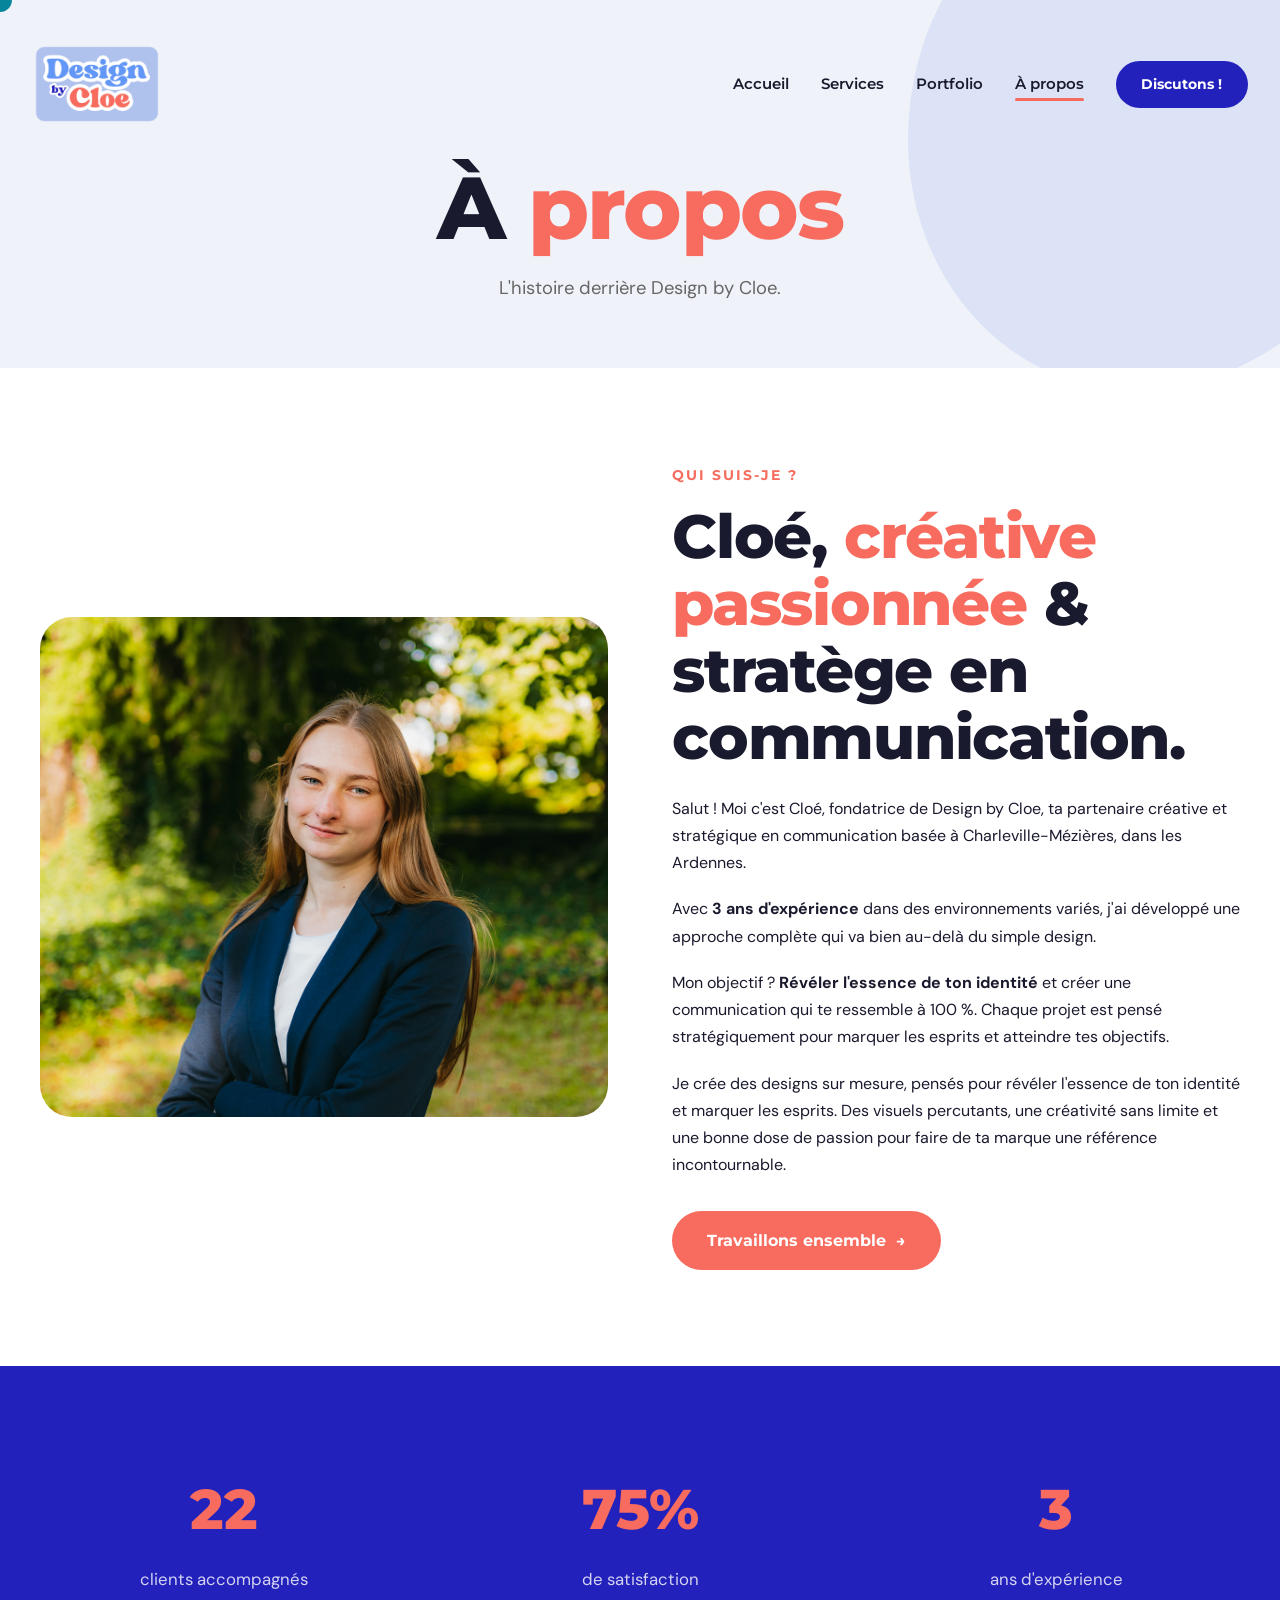
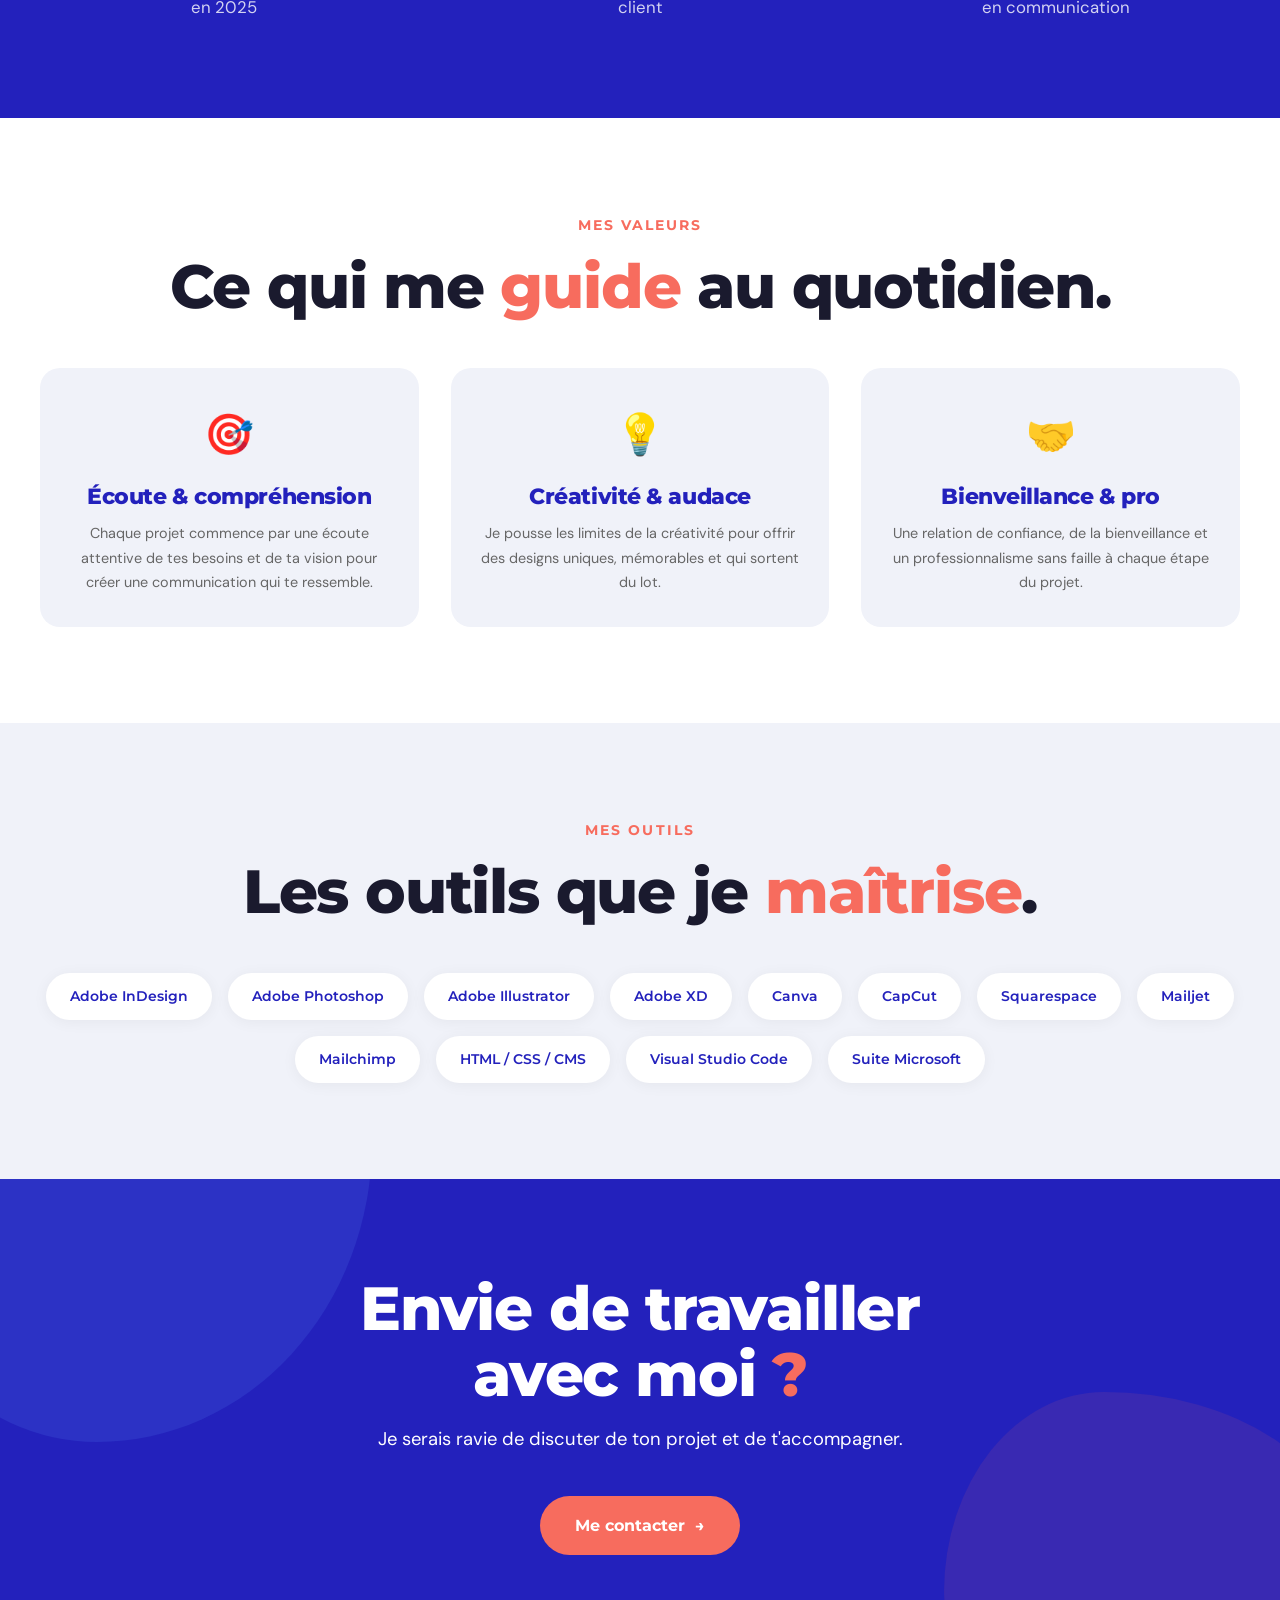
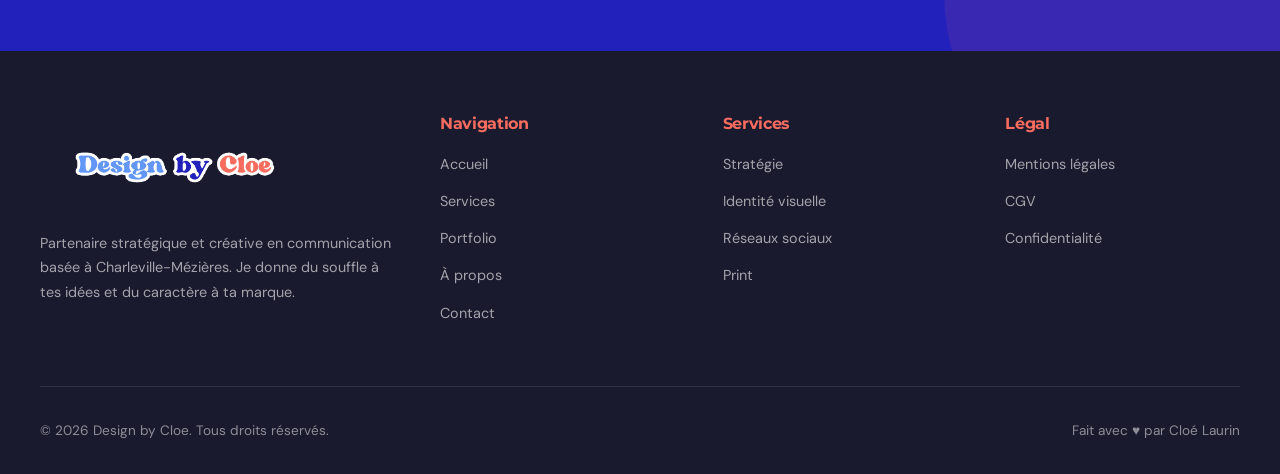
==== a-propos.html @ f13f8998 "Add files via upload" ====
<!DOCTYPE html>
<html lang="fr">
<head>
  <meta charset="UTF-8">
  <meta name="viewport" content="width=device-width, initial-scale=1.0">
  <title>À propos — Design by Cloe | Qui suis-je ?</title>
  <meta name="description" content="Découvrez l'histoire de Cloé, fondatrice de Design by Cloe — graphiste freelance stratégique basée à Charleville-Mézières">
  <link rel="canonical" href="https://designbycloe.fr/a-propos">
  <link rel="stylesheet" href="style.css">
</head>
<body>

  <div class="loader">
    <div class="loader-text"><img src="logo horizontal.png" alt="Design by Cloé" style="height:150px;width:auto;"></div>
    <div class="loader-bar"><div class="loader-bar-fill"></div></div>
  </div>
  <div class="cursor-blob"></div>

  <nav class="nav">
    <div class="nav-inner">
             <a href="index.html" class="nav-logo">
  <img src="logo principal 2.png" alt="Design by Cloe" style="height:130px;width:auto;">
</a>
       <div class="nav-links">
      
        <a href="index.html">Accueil</a>
        <a href="services.html">Services</a>
        <a href="portfolio.html">Portfolio</a>
        <a href="a-propos.html" class="active">À propos</a>
        <a href="contact.html" class="nav-cta">Discutons !</a>
        
      </div>
      <button class="nav-burger" aria-label="Menu"><span></span><span></span><span></span></button>
  </div>
  </nav>
  <div class="mobile-menu">
    <a href="index.html">Accueil</a>
    <a href="services.html">Services</a>
    <a href="portfolio.html">Portfolio</a>
    <a href="a-propos.html">À propos</a>
    <a href="contact.html">Contact</a>
  </div>

  <header class="page-header">
    <h1 class="reveal">À <span class="text-coral">propos</span></h1>
    <p class="reveal reveal-delay-1">L'histoire derrière Design by Cloe.</p>
  </header>

  <!-- ABOUT MAIN -->
  <section class="section">
    <div class="section-inner">
      <div class="about-hero reveal">
        <div class="about-img">
          <img src="Cloe Laurin.jpg" alt="Cloé, fondatrice de Design by Cloé" width="600" height="500" loading="lazy">
        </div>
        <div>
          <span class="section-label">Qui suis-je ?</span>
          <h2 style="margin-bottom:1.5rem;">Cloé, <span class="text-coral">créative passionnée</span> & stratège en communication.</h2>
          <p style="margin-bottom:1.2rem;">Salut ! Moi c'est Cloé, fondatrice de Design by Cloe, ta partenaire créative et stratégique en communication basée à Charleville-Mézières, dans les Ardennes.</p>
          <p style="margin-bottom:1.2rem;">Avec <strong>3 ans d'expérience</strong> dans des environnements variés, j'ai développé une approche complète qui va bien au-delà du simple design.</p>
          <p style="margin-bottom:1.2rem;">Mon objectif ? <strong>Révéler l'essence de ton identité</strong> et créer une communication qui te ressemble à 100&nbsp;%. Chaque projet est pensé stratégiquement pour marquer les esprits et atteindre tes objectifs.</p>
          <p style="margin-bottom:2rem;">Je crée des designs sur mesure, pensés pour révéler l'essence de ton identité et marquer les esprits. Des visuels percutants, une créativité sans limite et une bonne dose de passion pour faire de ta marque une référence incontournable.</p>
          <a href="contact.html" class="btn btn-primary">Travaillons ensemble <span class="arrow">→</span></a>
        </div>
      </div>
    </div>
  </section>

  <!-- STATS -->
  <section class="section" style="background:var(--blue-dark);color:var(--white);text-align:center;">
    <div class="section-inner">
      <div style="display:grid;grid-template-columns:repeat(3,1fr);gap:3rem;">
        <div class="reveal">
          <div style="font-family:var(--font-display);font-weight:800;font-size:3.5rem;color:var(--coral);margin-bottom:0.5rem;" data-count="22">0</div>
          <p style="opacity:0.8;font-size:1.05rem;">clients accompagnés<br>en 2025</p>
        </div>
        <div class="reveal reveal-delay-1">
          <div style="font-family:var(--font-display);font-weight:800;font-size:3.5rem;color:var(--coral);margin-bottom:0.5rem;" data-count="100" data-suffix="%">0</div>
          <p style="opacity:0.8;font-size:1.05rem;">de satisfaction<br>client</p>
        </div>
        <div class="reveal reveal-delay-2">
          <div style="font-family:var(--font-display);font-weight:800;font-size:3.5rem;color:var(--coral);margin-bottom:0.5rem;" data-count="3">0</div>
          <p style="opacity:0.8;font-size:1.05rem;">ans d'expérience<br>en communication</p>
        </div>
      </div>
    </div>
  </section>

  <!-- VALUES -->
  <section class="section">
    <div class="section-inner">
      <div class="reveal" style="text-align:center;margin-bottom:3rem;">
        <span class="section-label" style="justify-content:center;">Mes valeurs</span>
        <h2 class="section-title">Ce qui me <span class="text-coral">guide</span> au quotidien.</h2>
      </div>
      <div class="about-values">
        <div class="value-card reveal">
          <div class="value-emoji">🎯</div>
          <h4 style="margin-bottom:0.8rem;color:var(--blue-dark);">Écoute & compréhension</h4>
          <p style="font-size:0.9rem;color:#666;">Chaque projet commence par une écoute attentive de tes besoins et de ta vision pour créer une communication qui te ressemble.</p>
        </div>
        <div class="value-card reveal reveal-delay-1">
          <div class="value-emoji">💡</div>
          <h4 style="margin-bottom:0.8rem;color:var(--blue-dark);">Créativité & audace</h4>
          <p style="font-size:0.9rem;color:#666;">Je pousse les limites de la créativité pour offrir des designs uniques, mémorables et qui sortent du lot.</p>
        </div>
        <div class="value-card reveal reveal-delay-2">
          <div class="value-emoji">🤝</div>
          <h4 style="margin-bottom:0.8rem;color:var(--blue-dark);">Bienveillance & pro</h4>
          <p style="font-size:0.9rem;color:#666;">Une relation de confiance, de la bienveillance et un professionnalisme sans faille à chaque étape du projet.</p>
        </div>
      </div>
    </div>
  </section>

  <!-- EXPERTISE -->
  <section class="section" style="background:var(--blue-pale);">
    <div class="section-inner">
      <div class="reveal" style="text-align:center;margin-bottom:3rem;">
        <span class="section-label" style="justify-content:center;">Mes outils</span>
        <h2 class="section-title">Les outils que je <span class="text-coral">maîtrise</span>.</h2>
      </div>
      <div style="display:flex;flex-wrap:wrap;gap:1rem;justify-content:center;" class="reveal">
  <span style="background:var(--white);padding:0.7rem 1.5rem;border-radius:var(--radius-xl);font-family:var(--font-display);font-weight:600;font-size:0.9rem;color:var(--blue-dark);box-shadow:0 2px 15px rgba(0,0,0,0.05);">Adobe InDesign</span>
  <span style="background:var(--white);padding:0.7rem 1.5rem;border-radius:var(--radius-xl);font-family:var(--font-display);font-weight:600;font-size:0.9rem;color:var(--blue-dark);box-shadow:0 2px 15px rgba(0,0,0,0.05);">Adobe Photoshop</span>
  <span style="background:var(--white);padding:0.7rem 1.5rem;border-radius:var(--radius-xl);font-family:var(--font-display);font-weight:600;font-size:0.9rem;color:var(--blue-dark);box-shadow:0 2px 15px rgba(0,0,0,0.05);">Adobe Illustrator</span>
  <span style="background:var(--white);padding:0.7rem 1.5rem;border-radius:var(--radius-xl);font-family:var(--font-display);font-weight:600;font-size:0.9rem;color:var(--blue-dark);box-shadow:0 2px 15px rgba(0,0,0,0.05);">Adobe XD</span>
  <span style="background:var(--white);padding:0.7rem 1.5rem;border-radius:var(--radius-xl);font-family:var(--font-display);font-weight:600;font-size:0.9rem;color:var(--blue-dark);box-shadow:0 2px 15px rgba(0,0,0,0.05);">Canva</span>
  <span style="background:var(--white);padding:0.7rem 1.5rem;border-radius:var(--radius-xl);font-family:var(--font-display);font-weight:600;font-size:0.9rem;color:var(--blue-dark);box-shadow:0 2px 15px rgba(0,0,0,0.05);">CapCut</span>
  <span style="background:var(--white);padding:0.7rem 1.5rem;border-radius:var(--radius-xl);font-family:var(--font-display);font-weight:600;font-size:0.9rem;color:var(--blue-dark);box-shadow:0 2px 15px rgba(0,0,0,0.05);">Squarespace</span>
  <span style="background:var(--white);padding:0.7rem 1.5rem;border-radius:var(--radius-xl);font-family:var(--font-display);font-weight:600;font-size:0.9rem;color:var(--blue-dark);box-shadow:0 2px 15px rgba(0,0,0,0.05);">Mailjet</span>
  <span style="background:var(--white);padding:0.7rem 1.5rem;border-radius:var(--radius-xl);font-family:var(--font-display);font-weight:600;font-size:0.9rem;color:var(--blue-dark);box-shadow:0 2px 15px rgba(0,0,0,0.05);">Mailchimp</span>
  <span style="background:var(--white);padding:0.7rem 1.5rem;border-radius:var(--radius-xl);font-family:var(--font-display);font-weight:600;font-size:0.9rem;color:var(--blue-dark);box-shadow:0 2px 15px rgba(0,0,0,0.05);">HTML / CSS / CMS</span>
  <span style="background:var(--white);padding:0.7rem 1.5rem;border-radius:var(--radius-xl);font-family:var(--font-display);font-weight:600;font-size:0.9rem;color:var(--blue-dark);box-shadow:0 2px 15px rgba(0,0,0,0.05);">Visual Studio Code</span>
  <span style="background:var(--white);padding:0.7rem 1.5rem;border-radius:var(--radius-xl);font-family:var(--font-display);font-weight:600;font-size:0.9rem;color:var(--blue-dark);box-shadow:0 2px 15px rgba(0,0,0,0.05);">Suite Microsoft</span>
</div>
    </div>
  </section>

  <!-- CTA -->
  <section class="cta-section">
    <h2 class="reveal">Envie de travailler<br>avec moi<span class="text-coral"> ?</span></h2>
    <p class="reveal reveal-delay-1">Je serais ravie de discuter de ton projet et de t'accompagner.</p>
    <a href="contact.html" class="btn btn-primary reveal reveal-delay-2">Me contacter <span class="arrow">→</span></a>
  </section>

  <footer class="footer">
    <div class="footer-inner">
      <div class="footer-top">
        <div>
           <div class="footer-brand">
  <img src="logo horizontal.png" alt="Design by Cloé" style="height:100px;width:auto;">
</div>
          <p class="footer-desc">Partenaire stratégique et créative en communication basée à Charleville-Mézières. Je donne du souffle à tes idées et du caractère à ta marque.</p>
        </div>
        <div class="footer-col">
          <h4>Navigation</h4>
          <a href="index.html">Accueil</a><a href="services.html">Services</a><a href="portfolio.html">Portfolio</a><a href="a-propos.html">À propos</a><a href="contact.html">Contact</a>
        </div>
        <div class="footer-col">
          <h4>Services</h4>
          <a href="services.html">Stratégie</a><a href="services.html">Identité visuelle</a><a href="services.html">Réseaux sociaux</a><a href="services.html">Print</a>
        </div>
        <div class="footer-col">
          <h4>Légal</h4>
          <a href="mentions-legales.html">Mentions légales</a><a href="cgv.html">CGV</a><a href="confidentialite.html">Confidentialité</a>
        </div>
      </div>
      <div class="footer-bottom">
        <span>© 2026 Design by Cloe. Tous droits réservés.</span>
        <span>Fait avec ♥ par Cloé Laurin</span>
      </div>
    </div>
  </footer>

  <script src="script.js"></script>
</body>
</html>
---- style.css ----
/* ============================================
   DESIGN BY CLOÉ — Global Stylesheet
   Colors: #afc1ed #6296f7 #f0f2f9 #f76c5e #2321bc
   ============================================ */

@import url('https://fonts.googleapis.com/css2?family=Montserrat:ital,wght@0,300;0,400;0,500;0,600;0,700;0,800;0,900;1,400&family=DM+Sans:ital,opsz,wght@0,9..40,300;0,9..40,400;0,9..40,500;1,9..40,400&display=swap');

:root {
  --blue-light: #afc1ed;
  --blue-mid: #6296f7;
  --blue-pale: #f0f2f9;
  --coral: #f76c5e;
  --blue-dark: #2321bc;
  --white: #ffffff;
  --black: #1a1a2e;

  --font-display: 'Montserrat', sans-serif;
  --font-body: 'DM Sans', sans-serif;

  --space-xs: 0.5rem;
  --space-sm: 1rem;
  --space-md: 2rem;
  --space-lg: 4rem;
  --space-xl: 6rem;
  --space-2xl: 10rem;

  --radius-sm: 12px;
  --radius-md: 20px;
  --radius-lg: 32px;
  --radius-xl: 50px;
  --radius-blob: 40% 60% 55% 45% / 50% 40% 60% 50%;
}

/* RESET */
*, *::before, *::after { box-sizing: border-box; margin: 0; padding: 0; }
html { scroll-behavior: smooth; font-size: 16px; }
body {
  font-family: var(--font-body);
  color: var(--black);
  background: var(--white);
  overflow-x: hidden;
  line-height: 1.7;
}
img { max-width: 100%; display: block; }
a { text-decoration: none; color: inherit; }
ul, ol { list-style: none; }

/* SELECTION */
::selection {
  background: var(--coral);
  color: var(--white);
}

/* ============================================
   CURSOR BLOB (fun graphic element)
   ============================================ */
.cursor-blob {
  position: fixed;
  width: 24px;
  height: 24px;
  background: var(--coral);
  border-radius: 50%;
  pointer-events: none;
  z-index: 10000;
  mix-blend-mode: difference;
  transition: transform 0.15s ease, width 0.3s, height 0.3s;
  transform: translate(-50%, -50%);
  display: none;
}
@media (pointer: fine) {
  .cursor-blob { display: block; }
}
.cursor-blob.hovering {
  width: 60px;
  height: 60px;
}

/* ============================================
   TYPOGRAPHY
   ============================================ */
h1, h2, h3, h4 {
  font-family: var(--font-display);
  font-weight: 800;
  line-height: 1.1;
  letter-spacing: -0.02em;
}
h1 { font-size: clamp(2.8rem, 7vw, 5.5rem); }
h2 { font-size: clamp(2rem, 5vw, 3.8rem); }
h3 { font-size: clamp(1.4rem, 3vw, 2rem); }
h4 { font-size: clamp(1.1rem, 2vw, 1.4rem); }

p {
  font-size: clamp(1rem, 1.1vw, 1.15rem);
  max-width: 65ch;
}

.text-gradient {
  background: linear-gradient(135deg, var(--blue-mid), var(--coral));
  -webkit-background-clip: text;
  -webkit-text-fill-color: transparent;
  background-clip: text;
}

.text-coral { color: var(--coral); }
.text-blue { color: var(--blue-mid); }
.text-dark-blue { color: var(--blue-dark); }

/* ============================================
   NAVIGATION
   ============================================ */
.nav {
  position: fixed;
  top: 0;
  left: 0;
  width: 100%;
  z-index: 1000;
  padding: 1.2rem 2rem;
  transition: all 0.4s cubic-bezier(0.16, 1, 0.3, 1);
}
.nav.scrolled {
  background: rgba(255,255,255,0.92);
  backdrop-filter: blur(20px);
  -webkit-backdrop-filter: blur(20px);
  box-shadow: 0 2px 40px rgba(35,33,188,0.06);
  padding: 0.8rem 2rem;
}
.nav-inner {
  max-width: 1400px;
  margin: 0 auto;
  display: flex;
  align-items: center;
  justify-content: space-between;
}
.nav-logo {
  font-family: var(--font-display);
  font-weight: 800;
  font-size: 1.4rem;
  color: var(--blue-dark);
  display: flex;
  align-items: center;
  gap: 0.5rem;
}
.nav-logo .dot {
  width: 10px;
  height: 10px;
  background: var(--coral);
  border-radius: 50%;
  display: inline-block;
  animation: pulse-dot 2s ease infinite;
}
@keyframes pulse-dot {
  0%, 100% { transform: scale(1); }
  50% { transform: scale(1.4); }
}
.nav-links {
  display: flex;
  align-items: center;
  gap: 2rem;
}
.nav-links a {
  font-family: var(--font-display);
  font-weight: 600;
  font-size: 0.95rem;
  color: var(--black);
  position: relative;
  transition: color 0.3s;
}
.nav-links a::after {
  content: '';
  position: absolute;
  bottom: -4px;
  left: 0;
  width: 0;
  height: 3px;
  background: var(--coral);
  border-radius: 2px;
  transition: width 0.3s cubic-bezier(0.16, 1, 0.3, 1);
}
.nav-links a:hover::after,
.nav-links a.active::after { width: 100%; }
.nav-links a:hover { color: var(--blue-dark); }

.nav-cta {
  font-family: var(--font-display) !important;
  font-weight: 700 !important;
  font-size: 0.9rem !important;
  background: var(--blue-dark) !important;
  color: var(--white) !important;
  padding: 0.7rem 1.6rem !important;
  border-radius: var(--radius-xl) !important;
  transition: all 0.3s cubic-bezier(0.16, 1, 0.3, 1) !important;
}
.nav-cta::after { display: none !important; }
.nav-cta:hover {
  background: var(--coral) !important;
  transform: translateY(-2px) !important;
  box-shadow: 0 8px 25px rgba(247,108,94,0.3) !important;
}

/* Mobile menu */
.nav-burger {
  display: none;
  flex-direction: column;
  gap: 5px;
  cursor: pointer;
  z-index: 1001;
  background: none;
  border: none;
  padding: 5px;
}
.nav-burger span {
  display: block;
  width: 28px;
  height: 3px;
  background: var(--blue-dark);
  border-radius: 2px;
  transition: all 0.3s;
}
.nav-burger.active span:nth-child(1) { transform: rotate(45deg) translate(5px, 6px); }
.nav-burger.active span:nth-child(2) { opacity: 0; }
.nav-burger.active span:nth-child(3) { transform: rotate(-45deg) translate(5px, -6px); }

.mobile-menu {
  display: none;
  position: fixed;
  inset: 0;
  background: var(--white);
  z-index: 999;
  flex-direction: column;
  align-items: center;
  justify-content: center;
  gap: 2rem;
}
.mobile-menu.open { display: flex; }
.mobile-menu a {
  font-family: var(--font-display);
  font-weight: 800;
  font-size: 2rem;
  color: var(--blue-dark);
  transition: color 0.3s;
}
.mobile-menu a:hover { color: var(--coral); }

/* ============================================
   BUTTONS
   ============================================ */
.btn {
  display: inline-flex;
  align-items: center;
  gap: 0.6rem;
  font-family: var(--font-display);
  font-weight: 700;
  font-size: 1rem;
  padding: 1rem 2.2rem;
  border-radius: var(--radius-xl);
  border: none;
  cursor: pointer;
  transition: all 0.35s cubic-bezier(0.16, 1, 0.3, 1);
  position: relative;
  overflow: hidden;
}
.btn-primary {
  background: var(--coral);
  color: var(--white);
}
.btn-primary:hover {
  transform: translateY(-3px);
  box-shadow: 0 12px 35px rgba(247,108,94,0.35);
}
.btn-secondary {
  background: var(--blue-dark);
  color: var(--white);
}
.btn-secondary:hover {
  transform: translateY(-3px);
  box-shadow: 0 12px 35px rgba(35,33,188,0.3);
}
.btn-outline {
  background: transparent;
  color: var(--blue-dark);
  border: 2.5px solid var(--blue-dark);
}
.btn-outline:hover {
  background: var(--blue-dark);
  color: var(--white);
  transform: translateY(-3px);
}

.btn .arrow {
  transition: transform 0.3s;
}
.btn:hover .arrow {
  transform: translateX(5px);
}

/* ============================================
   DECORATIVE SHAPES
   ============================================ */
.deco-blob {
  position: absolute;
  border-radius: var(--radius-blob);
  z-index: -1;
  animation: morph 8s ease-in-out infinite;
}
@keyframes morph {
  0%, 100% { border-radius: 40% 60% 55% 45% / 50% 40% 60% 50%; }
  25% { border-radius: 55% 45% 40% 60% / 45% 55% 50% 50%; }
  50% { border-radius: 45% 55% 60% 40% / 55% 45% 45% 55%; }
  75% { border-radius: 60% 40% 45% 55% / 40% 60% 55% 45%; }
}

.deco-circle {
  position: absolute;
  border-radius: 50%;
  z-index: -1;
}

.deco-squiggle {
  position: absolute;
  z-index: 1;
  pointer-events: none;
}

.float {
  animation: float 6s ease-in-out infinite;
}
@keyframes float {
  0%, 100% { transform: translateY(0) rotate(0deg); }
  50% { transform: translateY(-20px) rotate(5deg); }
}

.float-delay { animation-delay: -3s; }

.spin-slow {
  animation: spin-slow 20s linear infinite;
}
@keyframes spin-slow {
  from { transform: rotate(0deg); }
  to { transform: rotate(360deg); }
}

/* ============================================
   HERO SECTION
   ============================================ */
.hero {
  min-height: 100vh;
  display: flex;
  align-items: center;
  position: relative;
  padding: 8rem 2rem 4rem;
  overflow: hidden;
  background: var(--blue-pale);
}
.hero::before {
  content: '';
  position: absolute;
  top: -20%;
  right: -10%;
  width: 600px;
  height: 600px;
  background: var(--blue-light);
  border-radius: var(--radius-blob);
  opacity: 0.5;
  animation: morph 10s ease-in-out infinite;
}
.hero::after {
  content: '';
  position: absolute;
  bottom: -10%;
  left: -5%;
  width: 400px;
  height: 400px;
  background: var(--coral);
  border-radius: var(--radius-blob);
  opacity: 0.15;
  animation: morph 12s ease-in-out infinite reverse;
}

.hero-inner {
  max-width: 1400px;
  margin: 0 auto;
  display: grid;
  grid-template-columns: 1.1fr 0.9fr;
  gap: 4rem;
  align-items: center;
  position: relative;
  z-index: 2;
}

.hero-badge {
  display: inline-flex;
  align-items: center;
  gap: 0.5rem;
  background: var(--white);
  padding: 0.5rem 1.2rem;
  border-radius: var(--radius-xl);
  font-family: var(--font-display);
  font-weight: 600;
  font-size: 0.85rem;
  color: var(--blue-dark);
  margin-bottom: 1.5rem;
  box-shadow: 0 4px 20px rgba(35,33,188,0.08);
  animation: slideUp 0.6s cubic-bezier(0.16, 1, 0.3, 1) both;
}
.hero-badge .emoji { font-size: 1.1rem; }

.hero h1 {
  margin-bottom: 1.5rem;
  animation: slideUp 0.6s 0.1s cubic-bezier(0.16, 1, 0.3, 1) both;
}
.hero h1 .line { display: block; }
.hero h1 .highlight {
  position: relative;
  display: inline-block;
}
.hero h1 .highlight::after {
  content: '';
  position: absolute;
  bottom: 5px;
  left: 0;
  width: 100%;
  height: 12px;
  background: var(--coral);
  opacity: 0.3;
  z-index: -1;
  border-radius: 4px;
  transform: skewX(-3deg);
}

.hero-text {
  font-size: clamp(1.05rem, 1.3vw, 1.2rem);
  color: #555;
  margin-bottom: 2rem;
  animation: slideUp 0.6s 0.2s cubic-bezier(0.16, 1, 0.3, 1) both;
}

.hero-buttons {
  display: flex;
  gap: 1rem;
  flex-wrap: wrap;
  animation: slideUp 0.6s 0.3s cubic-bezier(0.16, 1, 0.3, 1) both;
}

.hero-visual {
  position: relative;
  display: flex;
  justify-content: center;
  align-items: center;
}

.hero-img-wrapper {
  width: 420px;
  height: 500px;
  border-radius: 40% 60% 55% 45% / 50% 40% 60% 50%;
  overflow: hidden;
  position: relative;
  box-shadow: 0 30px 80px rgba(35,33,188,0.15);
  animation: morph 10s ease-in-out infinite, slideUp 0.8s 0.2s cubic-bezier(0.16, 1, 0.3, 1) both;
}
.hero-img-wrapper img {
  width: 100%;
  height: 100%;
  object-fit: cover;
}

/* floating deco elements around hero image */
.hero-deco-1 {
  position: absolute;
  top: -20px;
  right: -20px;
  width: 80px;
  height: 80px;
  background: var(--coral);
  border-radius: 50%;
  animation: float 5s ease-in-out infinite;
  z-index: 3;
}
.hero-deco-2 {
  position: absolute;
  bottom: 30px;
  left: -30px;
  width: 60px;
  height: 60px;
  background: var(--blue-mid);
  border-radius: 30% 70% 60% 40% / 50% 30% 70% 50%;
  animation: float 6s ease-in-out infinite reverse;
  z-index: 3;
}
.hero-deco-3 {
  position: absolute;
  top: 50%;
  right: -50px;
  width: 100px;
  height: 100px;
  border: 4px solid var(--blue-dark);
  border-radius: 50%;
  animation: spin-slow 15s linear infinite;
  opacity: 0.3;
}

@keyframes slideUp {
  from { opacity: 0; transform: translateY(40px); }
  to { opacity: 1; transform: translateY(0); }
}

/* ============================================
   STATS BAR (marquee)
   ============================================ */
.stats-bar {
  background: var(--blue-dark);
  color: var(--white);
  padding: 1.5rem 0;
  overflow: hidden;
  position: relative;
}
.stats-track {
  display: flex;
  gap: 4rem;
  animation: scroll-left 25s linear infinite;
  width: max-content;
}
.stats-track .stat-item {
  display: flex;
  align-items: center;
  gap: 1rem;
  white-space: nowrap;
  font-family: var(--font-display);
}
.stat-item .number {
  font-size: 2rem;
  font-weight: 800;
  color: var(--coral);
}
.stat-item .label {
  font-size: 0.95rem;
  font-weight: 500;
  opacity: 0.9;
}
.stat-item .separator {
  font-size: 1.5rem;
  opacity: 0.3;
}

@keyframes scroll-left {
  from { transform: translateX(0); }
  to { transform: translateX(-50%); }
}

/* ============================================
   SECTIONS COMMON
   ============================================ */
.section {
  padding: var(--space-xl) 2rem;
  position: relative;
}
.section-inner {
  max-width: 1200px;
  margin: 0 auto;
}
.section-label {
  font-family: var(--font-display);
  font-weight: 700;
  font-size: 0.85rem;
  text-transform: uppercase;
  letter-spacing: 0.15em;
  color: var(--coral);
  margin-bottom: 1rem;
  display: flex;
  align-items: center;
  gap: 0.5rem;
}

.section-title {
  margin-bottom: 1.5rem;
}
.section-desc {
  color: #666;
  margin-bottom: 3rem;
}

/* Reveal animation */
.reveal {
  opacity: 0;
  transform: translateY(50px);
  transition: all 0.8s cubic-bezier(0.16, 1, 0.3, 1);
}
.reveal.visible {
  opacity: 1;
  transform: translateY(0);
}
.reveal-delay-1 { transition-delay: 0.1s; }
.reveal-delay-2 { transition-delay: 0.2s; }
.reveal-delay-3 { transition-delay: 0.3s; }
.reveal-delay-4 { transition-delay: 0.4s; }

/* ============================================
   SERVICES CARDS
   ============================================ */
.services-grid {
  display: grid;
  grid-template-columns: repeat(2, 1fr);
  gap: 2rem;
}
.service-card {
  background: var(--white);
  border: 2px solid var(--blue-pale);
  border-radius: var(--radius-lg);
  padding: 2.5rem;
  position: relative;
  overflow: hidden;
  transition: all 0.4s cubic-bezier(0.16, 1, 0.3, 1);
  cursor: pointer;
}
.service-card::before {
  content: '';
  position: absolute;
  top: 0;
  left: 0;
  width: 100%;
  height: 5px;
  background: var(--coral);
  transform: scaleX(0);
  transform-origin: left;
  transition: transform 0.4s cubic-bezier(0.16, 1, 0.3, 1);
}
.service-card:hover::before { transform: scaleX(1); }
.service-card:hover {
  border-color: var(--blue-light);
  transform: translateY(-8px);
  box-shadow: 0 20px 60px rgba(35,33,188,0.1);
}

.service-icon {
  width: 60px;
  height: 60px;
  border-radius: var(--radius-md);
  display: flex;
  align-items: center;
  justify-content: center;
  font-size: 1.8rem;
  margin-bottom: 1.5rem;
}
.service-icon.strat,
.service-icon.idv,
.service-icon.social,
.service-icon.print { background: var(--blue-light); }

.service-card h3 {
  margin-bottom: 1rem;
  color: var(--blue-dark);
}
.service-card p {
  color: #666;
  font-size: 0.95rem;
  margin-bottom: 1.5rem;
}
.service-link {
  font-family: var(--font-display);
  font-weight: 700;
  font-size: 0.9rem;
  color: var(--coral);
  display: inline-flex;
  align-items: center;
  gap: 0.4rem;
  transition: gap 0.3s;
}
.service-card:hover .service-link { gap: 0.8rem; }

/* ============================================
   TESTIMONIALS
   ============================================ */
.testimonials-section {
  background: var(--blue-pale);
  overflow: hidden;
}
.testimonials-slider {
  display: flex;
  gap: 2rem;
  overflow-x: auto;
  scroll-snap-type: x mandatory;
  -webkit-overflow-scrolling: touch;
  padding-bottom: 1rem;
  scrollbar-width: none;
}
.testimonials-slider::-webkit-scrollbar { display: none; }

.testimonial-card {
  flex: 0 0 380px;
  scroll-snap-align: start;
  background: var(--white);
  border-radius: var(--radius-lg);
  padding: 2.5rem;
  position: relative;
}

.testimonial-text {
  font-size: 1rem;
  color: #444;
  margin-bottom: 1.5rem;
  font-style: italic;
  position: relative;
  z-index: 1;
}
.testimonial-author {
  font-family: var(--font-display);
  font-weight: 700;
  font-size: 0.95rem;
  color: var(--blue-dark);
}
.testimonial-stars {
  color: var(--coral);
  margin-bottom: 1rem;
  font-size: 1.1rem;
}

/* ============================================
   CTA SECTION
   ============================================ */
.cta-section {
  background: var(--blue-dark);
  color: var(--white);
  text-align: center;
  padding: var(--space-xl) 2rem;
  position: relative;
  overflow: hidden;
}
.cta-section::before {
  content: '';
  position: absolute;
  top: -50%;
  left: -10%;
  width: 500px;
  height: 500px;
  background: var(--blue-mid);
  border-radius: var(--radius-blob);
  opacity: 0.15;
  animation: morph 10s ease-in-out infinite;
}
.cta-section::after {
  content: '';
  position: absolute;
  bottom: -30%;
  right: -5%;
  width: 400px;
  height: 400px;
  background: var(--coral);
  border-radius: var(--radius-blob);
  opacity: 0.1;
  animation: morph 12s ease-in-out infinite reverse;
}
.cta-section h2 {
  position: relative;
  z-index: 1;
  margin-bottom: 1rem;
}
.cta-section p {
  position: relative;
  z-index: 1;
  margin: 0 auto 2.5rem;
  opacity: 0.85;
  font-size: 1.15rem;
}
.cta-section .btn {
  position: relative;
  z-index: 1;
}

/* ============================================
   ABOUT PAGE
   ============================================ */
.about-hero {
  display: grid;
  grid-template-columns: 1fr 1fr;
  gap: 4rem;
  align-items: center;
}
.about-img {
  border-radius: var(--radius-lg);
  overflow: hidden;
  position: relative;
}
.about-img img {
  width: 100%;
  height: 500px;
  object-fit: cover;
}
.about-img::after {
  content: '';
  position: absolute;
  inset: 0;
  border-radius: var(--radius-lg);
  border: 3px solid var(--coral);
  transform: translate(15px, 15px);
  z-index: -1;
}
.about-values {
  display: grid;
  grid-template-columns: repeat(3, 1fr);
  gap: 2rem;
  margin-top: 3rem;
}
.value-card {
  text-align: center;
  padding: 2rem 1.5rem;
  border-radius: var(--radius-md);
  background: var(--blue-pale);
  transition: transform 0.3s;
}
.value-card:hover { transform: translateY(-5px); }
.value-emoji {
  font-size: 2.5rem;
  margin-bottom: 1rem;
}

/* ============================================
   PORTFOLIO
   ============================================ */
.portfolio-grid {
  display: grid;
  grid-template-columns: repeat(3, 1fr);
  gap: 1.5rem;
}
.portfolio-item {
  position: relative;
  border-radius: var(--radius-md);
  overflow: hidden;
  aspect-ratio: 4/3;
  cursor: pointer;
}
.portfolio-item img {
  width: 100%;
  height: 100%;
  object-fit: cover;
  transition: transform 0.6s cubic-bezier(0.16, 1, 0.3, 1);
}
.portfolio-item:hover img {
  transform: scale(1.08);
}
.portfolio-overlay {
  position: absolute;
  inset: 0;
  background: linear-gradient(to top, rgba(35,33,188,0.9), transparent 60%);
  display: flex;
  flex-direction: column;
  justify-content: flex-end;
  padding: 2rem;
  opacity: 0;
  transition: opacity 0.4s;
}
.portfolio-item:hover .portfolio-overlay { opacity: 1; }
.portfolio-overlay h4 {
  color: var(--white);
  margin-bottom: 0.3rem;
}
.portfolio-overlay span {
  color: var(--blue-light);
  font-size: 0.85rem;
  font-family: var(--font-display);
  font-weight: 500;
}

/* Featured portfolio */
.portfolio-featured {
  display: grid;
  grid-template-columns: 1.2fr 0.8fr;
  gap: 2rem;
  margin-bottom: 2rem;
}
.portfolio-featured .portfolio-item:first-child {
  aspect-ratio: auto;
  min-height: 400px;
}

/* ============================================
   CONTACT
   ============================================ */
.contact-grid {
  display: grid;
  grid-template-columns: 1fr 1fr;
  gap: 4rem;
  align-items: start;
}
.contact-form {
  display: flex;
  flex-direction: column;
  gap: 1.5rem;
}
.form-group {
  display: flex;
  flex-direction: column;
  gap: 0.5rem;
}
.form-group label {
  font-family: var(--font-display);
  font-weight: 600;
  font-size: 0.9rem;
  color: var(--blue-dark);
}
.form-group input,
.form-group textarea,
.form-group select {
  font-family: var(--font-body);
  font-size: 1rem;
  padding: 1rem 1.2rem;
  border: 2px solid var(--blue-pale);
  border-radius: var(--radius-sm);
  background: var(--white);
  transition: border-color 0.3s, box-shadow 0.3s;
  outline: none;
  color: var(--black);
}
.form-group input:focus,
.form-group textarea:focus,
.form-group select:focus {
  border-color: var(--blue-mid);
  box-shadow: 0 0 0 4px rgba(98,150,247,0.15);
}
.form-group textarea {
  resize: vertical;
  min-height: 150px;
}

.contact-info {
  background: var(--blue-dark);
  color: var(--white);
  border-radius: var(--radius-lg);
  padding: 3rem;
}
.contact-info h3 {
  margin-bottom: 2rem;
}
.contact-detail {
  display: flex;
  align-items: center;
  gap: 1rem;
  margin-bottom: 1.5rem;
}
.contact-detail-icon {
  width: 45px;
  height: 45px;
  border-radius: 50%;
  background: rgba(255,255,255,0.1);
  display: flex;
  align-items: center;
  justify-content: center;
  font-size: 1.2rem;
  flex-shrink: 0;
}
.contact-detail-text {
  font-size: 0.95rem;
  opacity: 0.9;
}
.contact-detail-text strong {
  display: block;
  font-family: var(--font-display);
  opacity: 1;
}

.contact-socials {
  display: flex;
  gap: 1rem;
  margin-top: 2rem;
}
.social-link {
  width: 45px;
  height: 45px;
  border-radius: 50%;
  background: rgba(255,255,255,0.1);
  display: flex;
  align-items: center;
  justify-content: center;
  transition: all 0.3s;
  font-size: 1.1rem;
}
.social-link:hover {
  background: var(--coral);
  transform: translateY(-3px);
}

/* ============================================
   FOOTER
   ============================================ */
.footer {
  background: var(--black);
  color: var(--white);
  padding: 4rem 2rem 2rem;
}
.footer-inner {
  max-width: 1200px;
  margin: 0 auto;
}
.footer-top {
  display: grid;
  grid-template-columns: 1.5fr 1fr 1fr 1fr;
  gap: 3rem;
  padding-bottom: 3rem;
  border-bottom: 1px solid rgba(255,255,255,0.1);
}
.footer-brand {
  font-family: var(--font-display);
  font-weight: 800;
  font-size: 1.3rem;
  margin-bottom: 1rem;
}
.footer-desc {
  font-size: 0.9rem;
  opacity: 0.6;
  line-height: 1.7;
}
.footer-col h4 {
  font-family: var(--font-display);
  font-weight: 700;
  font-size: 1rem;
  margin-bottom: 1.2rem;
  color: var(--coral);
}
.footer-col a {
  display: block;
  font-size: 0.9rem;
  opacity: 0.6;
  margin-bottom: 0.8rem;
  transition: opacity 0.3s, color 0.3s;
}
.footer-col a:hover {
  opacity: 1;
  color: var(--coral);
}
.footer-bottom {
  padding-top: 2rem;
  display: flex;
  justify-content: space-between;
  align-items: center;
  font-size: 0.85rem;
  opacity: 0.5;
}

/* ============================================
   PAGE HEADER (for inner pages)
   ============================================ */
.page-header {
  padding: 10rem 2rem 4rem;
  background: var(--blue-pale);
  text-align: center;
  position: relative;
  overflow: hidden;
}
.page-header::before {
  content: '';
  position: absolute;
  top: -30%;
  right: -10%;
  width: 500px;
  height: 500px;
  background: var(--blue-light);
  border-radius: var(--radius-blob);
  opacity: 0.3;
  animation: morph 10s ease-in-out infinite;
}
.page-header h1 {
  position: relative;
  z-index: 1;
}
.page-header p {
  position: relative;
  z-index: 1;
  margin: 1rem auto 0;
  color: #666;
  font-size: 1.15rem;
}

/* ============================================
   PROCESS SECTION
   ============================================ */
.process-steps {
  display: grid;
  grid-template-columns: repeat(4, 1fr);
  gap: 2rem;
  counter-reset: step;
}
.process-step {
  position: relative;
  padding: 2rem;
  text-align: center;
  counter-increment: step;
}
.process-step::before {
  content: counter(step, decimal-leading-zero);
  font-family: var(--font-display);
  font-weight: 800;
  font-size: 3.5rem;
  color: var(--blue-light);
  display: block;
  margin-bottom: 1rem;
  line-height: 1;
}
.process-step h4 {
  color: var(--blue-dark);
  margin-bottom: 0.8rem;
}
.process-step p {
  font-size: 0.9rem;
  color: #666;
  margin: 0 auto;
}

/* ============================================
   PRICING SECTION
   ============================================ */
.pricing-grid {
  display: grid;
  grid-template-columns: repeat(3, 1fr);
  gap: 2rem;
}
.pricing-card {
  background: var(--white);
  border: 2px solid var(--blue-pale);
  border-radius: var(--radius-lg);
  padding: 2.5rem;
  text-align: center;
  transition: all 0.4s;
  position: relative;
}
.pricing-card.featured {
  border-color: var(--coral);
  transform: scale(1.05);
  box-shadow: 0 20px 60px rgba(247,108,94,0.15);
}
.pricing-card.featured::before {
  content: 'Populaire';
  position: absolute;
  top: -12px;
  left: 50%;
  transform: translateX(-50%);
  background: var(--coral);
  color: var(--white);
  font-family: var(--font-display);
  font-weight: 700;
  font-size: 0.8rem;
  padding: 0.3rem 1.2rem;
  border-radius: var(--radius-xl);
}
.pricing-card:hover {
  border-color: var(--blue-mid);
  transform: translateY(-5px);
}
.pricing-card.featured:hover {
  transform: scale(1.05) translateY(-5px);
}
.pricing-name {
  font-family: var(--font-display);
  font-weight: 700;
  color: var(--blue-dark);
  font-size: 1.2rem;
  margin-bottom: 0.5rem;
}
.pricing-price {
  font-family: var(--font-display);
  font-weight: 800;
  font-size: 2.5rem;
  color: var(--blue-dark);
  margin-bottom: 1.5rem;
}
.pricing-price span {
  font-size: 0.9rem;
  font-weight: 500;
  opacity: 0.6;
}
.pricing-features {
  text-align: left;
  margin-bottom: 2rem;
}
.pricing-features li {
  padding: 0.5rem 0;
  font-size: 0.95rem;
  display: flex;
  align-items: center;
  gap: 0.6rem;
  color: #555;
}
.pricing-features li::before {
  content: '✓';
  color: var(--coral);
  font-weight: 800;
  font-size: 0.85rem;
}

/* ============================================
   SQUIGGLE / HAND-DRAWN SVG DECORATIONS
   ============================================ */
.squiggle-container {
  position: absolute;
  pointer-events: none;
  z-index: 1;
}
.squiggle-container svg {
  width: 100%;
  height: 100%;
}
.draw-in {
  stroke-dasharray: 500;
  stroke-dashoffset: 500;
  animation: drawLine 2s ease forwards;
}
@keyframes drawLine {
  to { stroke-dashoffset: 0; }
}

/* ============================================
   LOADING SCREEN
   ============================================ */
.loader {
  position: fixed;
  inset: 0;
  background: var(--blue-dark);
  z-index: 99999;
  display: flex;
  align-items: center;
  justify-content: center;
  flex-direction: column;
  gap: 1.5rem;
  transition: opacity 0.6s, visibility 0.6s;
}
.loader.hidden {
  opacity: 0;
  visibility: hidden;
}
.loader-text {
  font-family: var(--font-display);
  font-weight: 800;
  font-size: 2rem;
  color: var(--white);
}
.loader-bar {
  width: 200px;
  height: 4px;
  background: rgba(255,255,255,0.15);
  border-radius: 2px;
  overflow: hidden;
}
.loader-bar-fill {
  width: 0;
  height: 100%;
  background: var(--coral);
  border-radius: 2px;
  animation: loadBar 1.2s ease forwards;
}
@keyframes loadBar {
  to { width: 100%; }
}

/* ============================================
   SPECIAL: BOLD GRAPHIC ACCENTS
   ============================================ */
.graphic-accent {
  position: absolute;
  z-index: 0;
  pointer-events: none;
}

.wavy-line {
  width: 100%;
  overflow: hidden;
  line-height: 0;
}
.wavy-line svg {
  width: 100%;
  height: auto;
}

/* ============================================
   RESPONSIVE
   ============================================ */
@media (max-width: 1024px) {
  .hero-inner { grid-template-columns: 1fr; text-align: center; }
  .hero-visual { justify-content: center; margin-top: 2rem; }
  .hero-buttons { justify-content: center; }
  .hero-img-wrapper { width: 320px; height: 380px; }
  .services-grid { grid-template-columns: 1fr; }
  .portfolio-grid { grid-template-columns: repeat(2, 1fr); }
  .portfolio-featured { grid-template-columns: 1fr; }
  .about-hero { grid-template-columns: 1fr; text-align: center; }
  .about-values { grid-template-columns: repeat(2, 1fr); }
  .contact-grid { grid-template-columns: 1fr; }
  .footer-top { grid-template-columns: 1fr 1fr; gap: 2rem; }
  .process-steps { grid-template-columns: repeat(2, 1fr); }
  .pricing-grid { grid-template-columns: 1fr; max-width: 450px; margin: 0 auto; }
  .pricing-card.featured { transform: none; }
  .pricing-card.featured:hover { transform: translateY(-5px); }
  .nav-logo img { height: 40px !important; }
}

@media (max-width: 900px) {
  .nav-links { display: none !important; }
  .nav-burger { display: flex !important; }
}

@media (max-width: 600px) {
  .hero { padding: 7rem 1.2rem 3rem; }
  .hero h1 { font-size: 2.2rem; }
  .hero-img-wrapper { width: 260px; height: 310px; }
  .section { padding: 3.5rem 1.2rem; }
  .portfolio-grid { grid-template-columns: 1fr; }
  .about-values { grid-template-columns: 1fr; }
  .footer-top { grid-template-columns: 1fr; }
  .footer-bottom { flex-direction: column; gap: 0.5rem; text-align: center; }
  .process-steps { grid-template-columns: 1fr; }
  .testimonial-card { flex: 0 0 300px; }
  .nav-logo img { height: 100px !important; }
  .nav { padding: 0.8rem 1rem; }
  .nav.scrolled { padding: 0.5rem 1rem; }
}
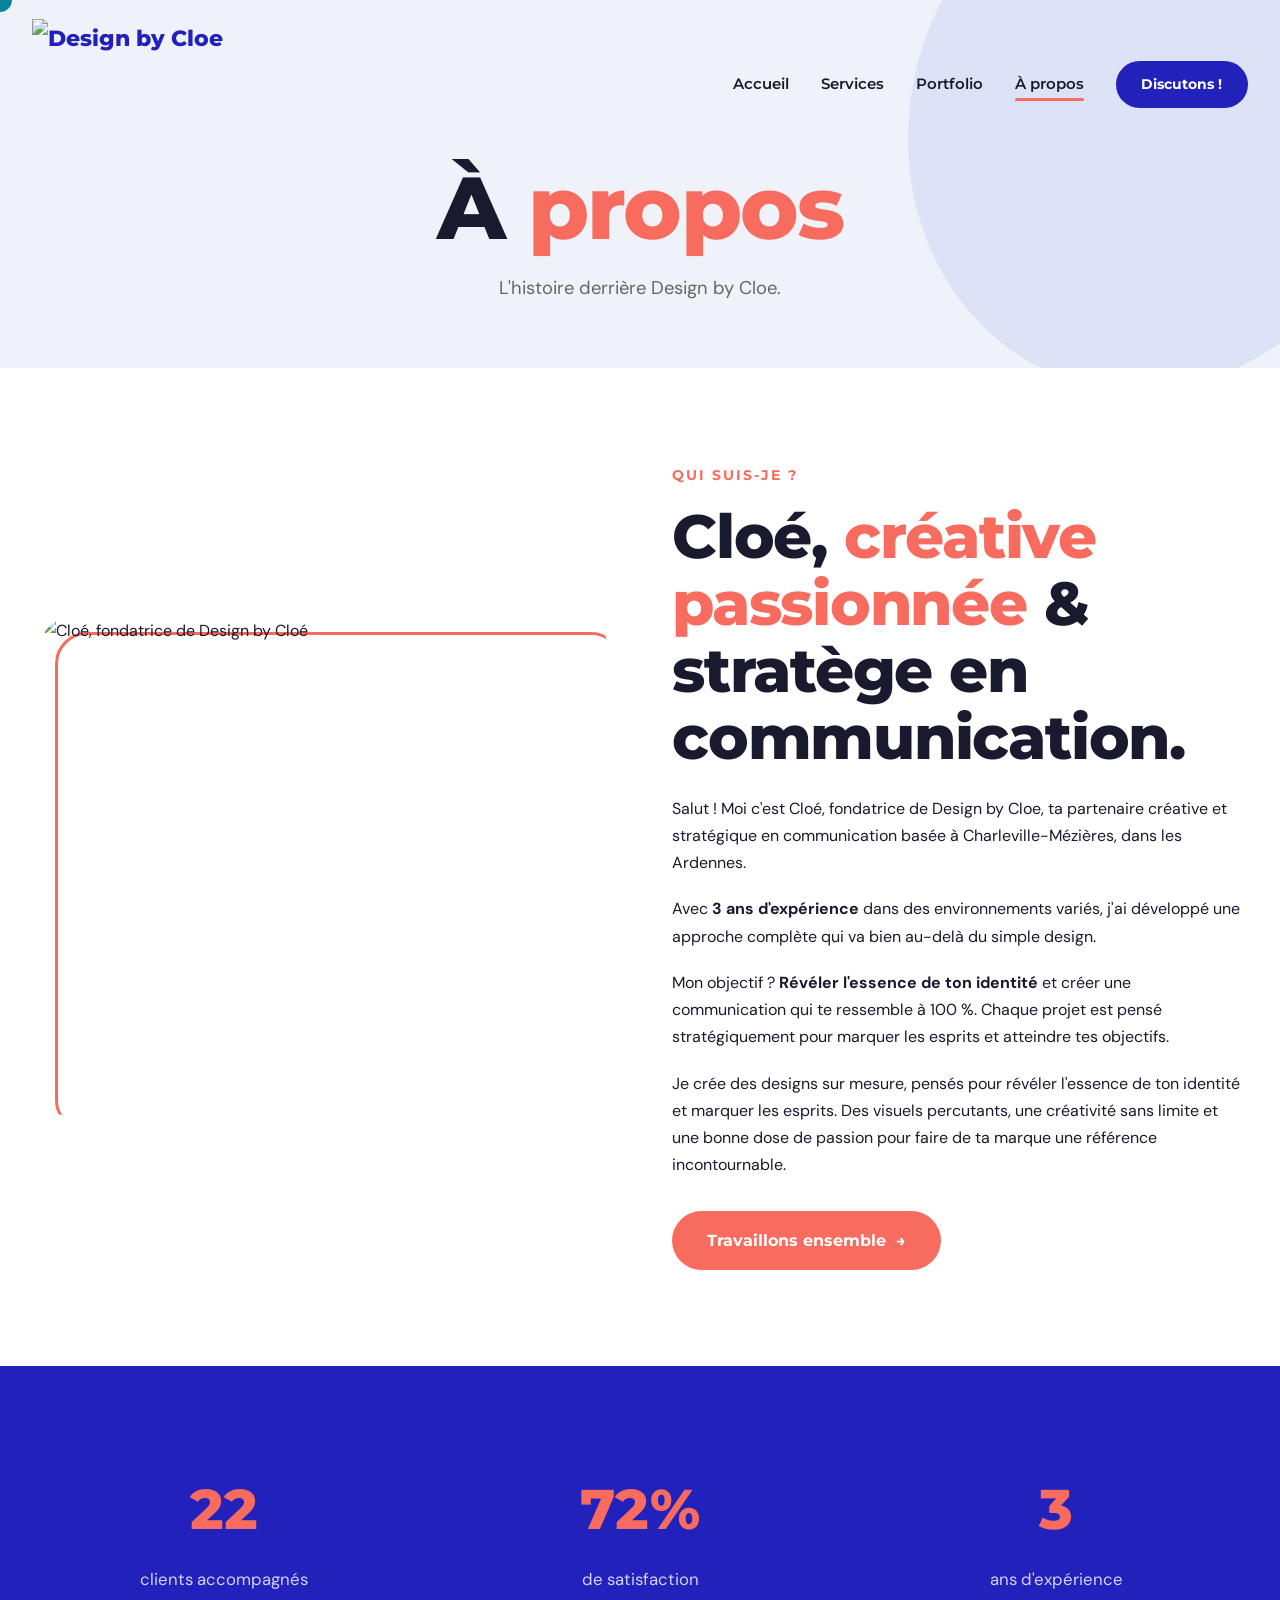
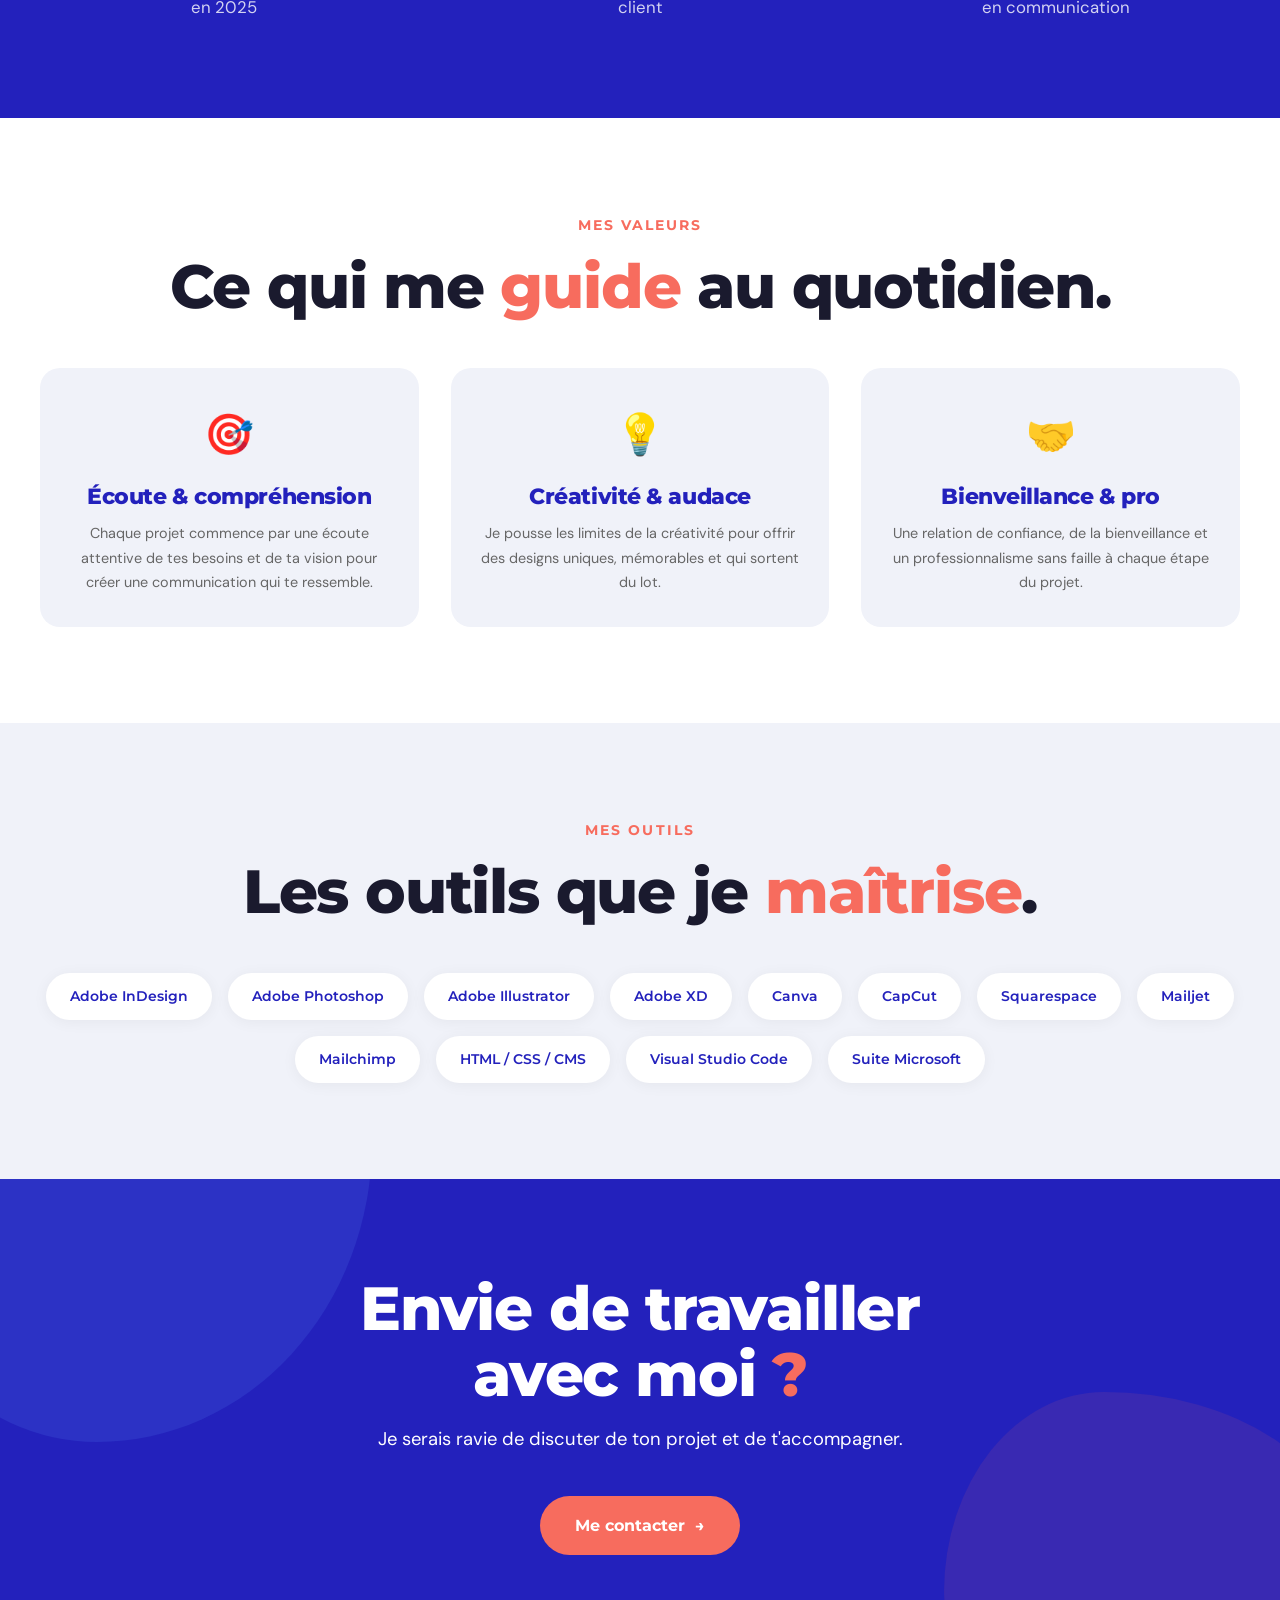
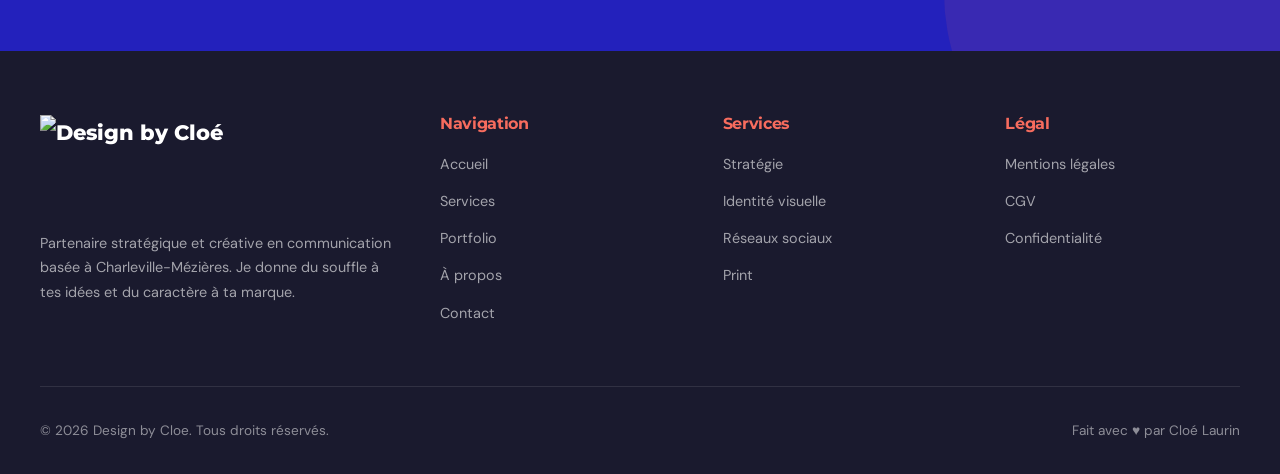
==== commit db3ae1dc: "Add files via upload" ====
--- a/a-propos.html
+++ b/a-propos.html
@@ -11,7 +11,7 @@
 <body>
 
   <div class="loader">
-    <div class="loader-text"><img src="logo horizontal.png" alt="Design by Cloé" style="height:150px;width:auto;"></div>
+    <div class="loader-text"><img src="img/logo_horizontal.png" alt="Design by Cloé" style="height:150px;width:auto;"></div>
     <div class="loader-bar"><div class="loader-bar-fill"></div></div>
   </div>
   <div class="cursor-blob"></div>
@@ -19,7 +19,7 @@
   <nav class="nav">
     <div class="nav-inner">
              <a href="index.html" class="nav-logo">
-  <img src="logo principal 2.png" alt="Design by Cloe" style="height:130px;width:auto;">
+  <img src="img/logo_principal_2.png" alt="Design by Cloe" style="height:130px;width:auto;">
 </a>
        <div class="nav-links">
       
@@ -51,9 +51,9 @@
     <div class="section-inner">
       <div class="about-hero reveal">
         <div class="about-img">
-          <img src="Cloe Laurin.jpg" alt="Cloé, fondatrice de Design by Cloé" width="600" height="500" loading="lazy">
+          <img src="img/Cloe_Laurin.jpg" alt="Cloé, fondatrice de Design by Cloé" width="600" height="500" loading="lazy">
         </div>
-        <div>
+        <div class="about-text">
           <span class="section-label">Qui suis-je ?</span>
           <h2 style="margin-bottom:1.5rem;">Cloé, <span class="text-coral">créative passionnée</span> & stratège en communication.</h2>
           <p style="margin-bottom:1.2rem;">Salut ! Moi c'est Cloé, fondatrice de Design by Cloe, ta partenaire créative et stratégique en communication basée à Charleville-Mézières, dans les Ardennes.</p>
@@ -69,18 +69,18 @@
   <!-- STATS -->
   <section class="section" style="background:var(--blue-dark);color:var(--white);text-align:center;">
     <div class="section-inner">
-      <div style="display:grid;grid-template-columns:repeat(3,1fr);gap:3rem;">
+      <div class="about-stats-grid">
         <div class="reveal">
-          <div style="font-family:var(--font-display);font-weight:800;font-size:3.5rem;color:var(--coral);margin-bottom:0.5rem;" data-count="22">0</div>
-          <p style="opacity:0.8;font-size:1.05rem;">clients accompagnés<br>en 2025</p>
+          <div style="font-family:var(--font-display);font-weight:800;font-size:clamp(2rem,8vw,3.5rem);color:var(--coral);margin-bottom:0.5rem;" data-count="22">0</div>
+          <p style="opacity:0.8;font-size:clamp(0.85rem,2.5vw,1.05rem);">clients accompagnés<br>en 2025</p>
         </div>
         <div class="reveal reveal-delay-1">
-          <div style="font-family:var(--font-display);font-weight:800;font-size:3.5rem;color:var(--coral);margin-bottom:0.5rem;" data-count="100" data-suffix="%">0</div>
-          <p style="opacity:0.8;font-size:1.05rem;">de satisfaction<br>client</p>
+          <div style="font-family:var(--font-display);font-weight:800;font-size:clamp(2rem,8vw,3.5rem);color:var(--coral);margin-bottom:0.5rem;" data-count="100" data-suffix="%">0</div>
+          <p style="opacity:0.8;font-size:clamp(0.85rem,2.5vw,1.05rem);">de satisfaction<br>client</p>
         </div>
         <div class="reveal reveal-delay-2">
-          <div style="font-family:var(--font-display);font-weight:800;font-size:3.5rem;color:var(--coral);margin-bottom:0.5rem;" data-count="3">0</div>
-          <p style="opacity:0.8;font-size:1.05rem;">ans d'expérience<br>en communication</p>
+          <div style="font-family:var(--font-display);font-weight:800;font-size:clamp(2rem,8vw,3.5rem);color:var(--coral);margin-bottom:0.5rem;" data-count="3">0</div>
+          <p style="opacity:0.8;font-size:clamp(0.85rem,2.5vw,1.05rem);">ans d'expérience<br>en communication</p>
         </div>
       </div>
     </div>
@@ -149,7 +149,7 @@
       <div class="footer-top">
         <div>
            <div class="footer-brand">
-  <img src="logo horizontal.png" alt="Design by Cloé" style="height:100px;width:auto;">
+  <img src="img/logo_horizontal.png" alt="Design by Cloé" style="height:100px;width:auto;">
 </div>
           <p class="footer-desc">Partenaire stratégique et créative en communication basée à Charleville-Mézières. Je donne du souffle à tes idées et du caractère à ta marque.</p>
         </div>
--- a/style.css
+++ b/style.css
@@ -783,6 +783,7 @@
   width: 100%;
   height: 500px;
   object-fit: cover;
+  object-position: center top;
 }
 .about-img::after {
   content: '';
@@ -810,6 +811,13 @@
 .value-emoji {
   font-size: 2.5rem;
   margin-bottom: 1rem;
+}
+
+/* About stats grid */
+.about-stats-grid {
+  display: grid;
+  grid-template-columns: repeat(3, 1fr);
+  gap: 3rem;
 }
 
 /* ============================================
@@ -1279,7 +1287,14 @@
   .portfolio-grid { grid-template-columns: repeat(2, 1fr); }
   .portfolio-featured { grid-template-columns: 1fr; }
   .about-hero { grid-template-columns: 1fr; text-align: center; }
+  .about-hero .about-img { max-width: 400px; margin: 0 auto; }
+  .about-hero .about-img img { height: 400px; }
+  .about-hero p { margin-left: auto; margin-right: auto; }
+  .about-hero .about-text { display: flex; flex-direction: column; align-items: center; }
+  .about-hero .about-text .section-label { justify-content: center; }
+  .about-hero .about-text .btn { align-self: center; }
   .about-values { grid-template-columns: repeat(2, 1fr); }
+  .about-stats-grid { gap: 2rem; }
   .contact-grid { grid-template-columns: 1fr; }
   .footer-top { grid-template-columns: 1fr 1fr; gap: 2rem; }
   .process-steps { grid-template-columns: repeat(2, 1fr); }
@@ -1301,6 +1316,10 @@
   .section { padding: 3.5rem 1.2rem; }
   .portfolio-grid { grid-template-columns: 1fr; }
   .about-values { grid-template-columns: 1fr; }
+  .about-stats-grid { grid-template-columns: 1fr; gap: 2rem; }
+  .about-hero .about-img img { height: 300px; }
+  .about-hero .about-img { max-width: 100%; }
+  .about-hero .about-img::after { transform: translate(8px, 8px); }
   .footer-top { grid-template-columns: 1fr; }
   .footer-bottom { flex-direction: column; gap: 0.5rem; text-align: center; }
   .process-steps { grid-template-columns: 1fr; }
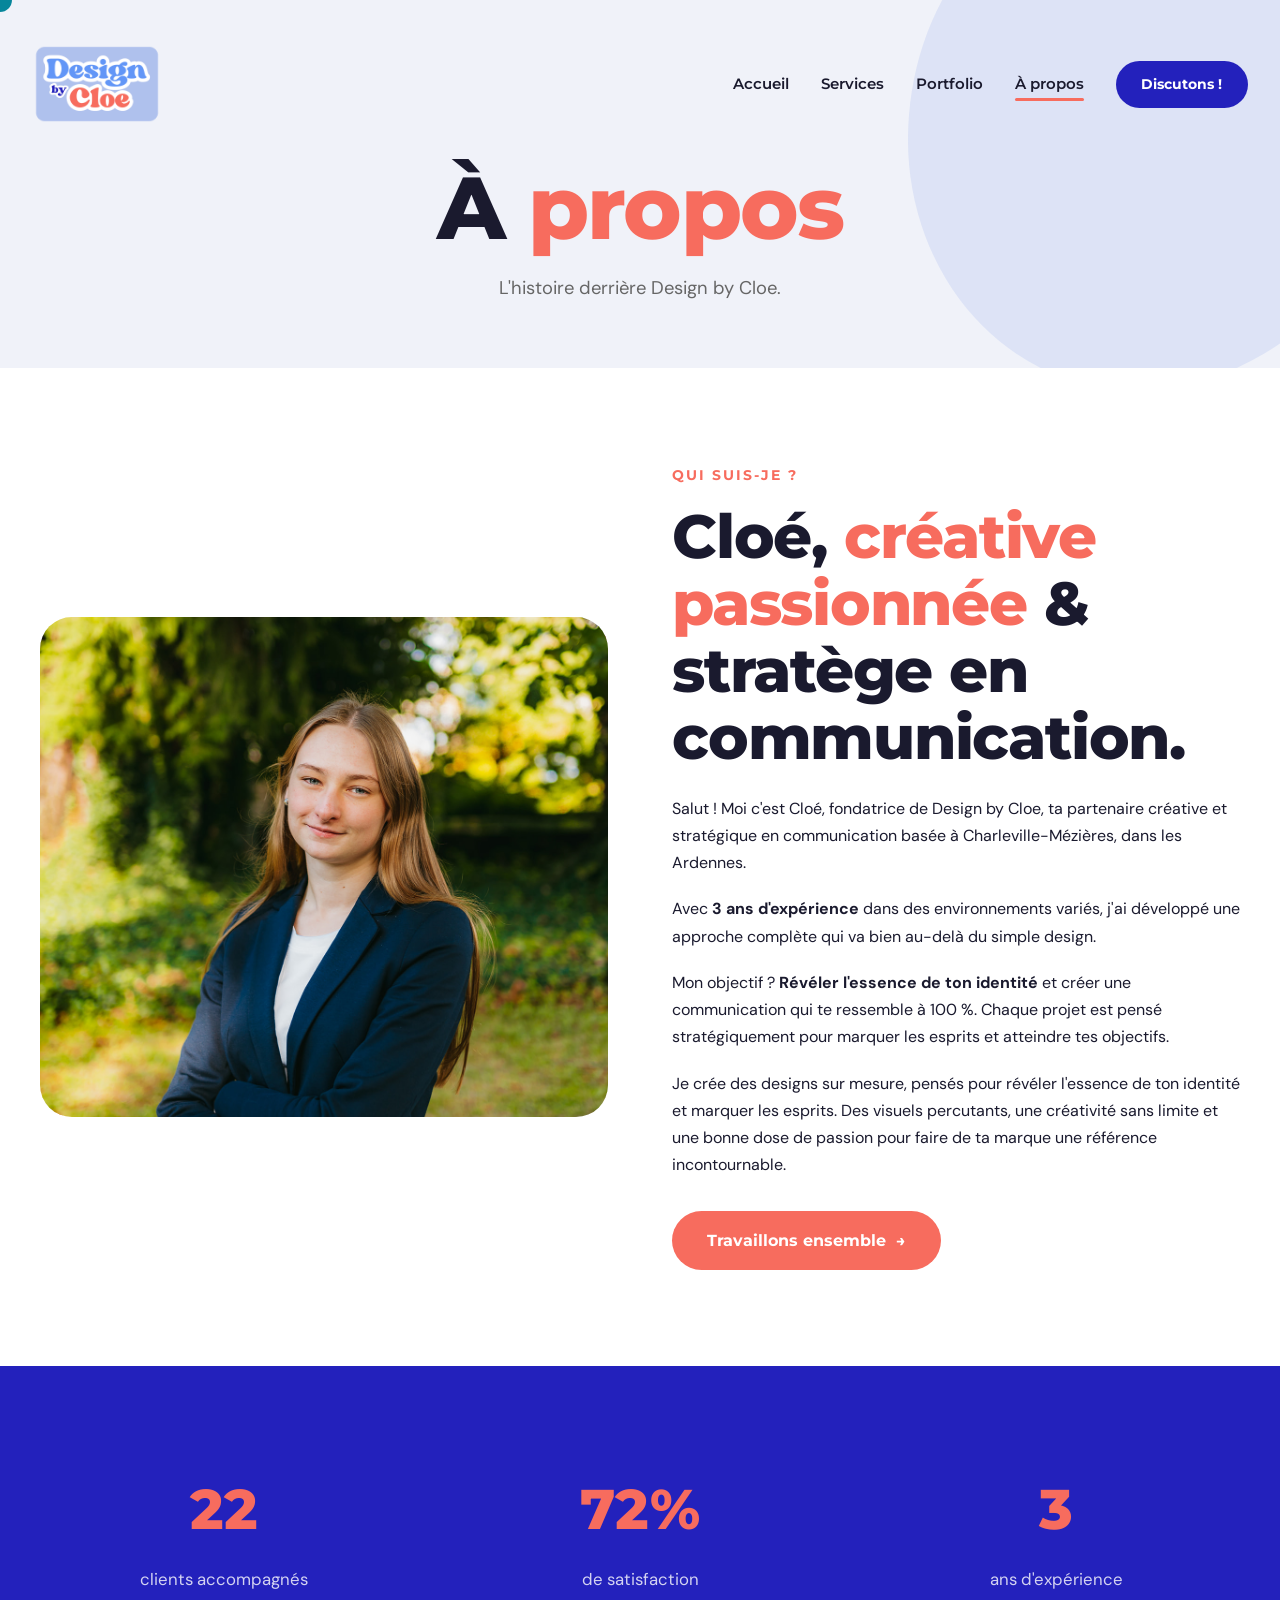
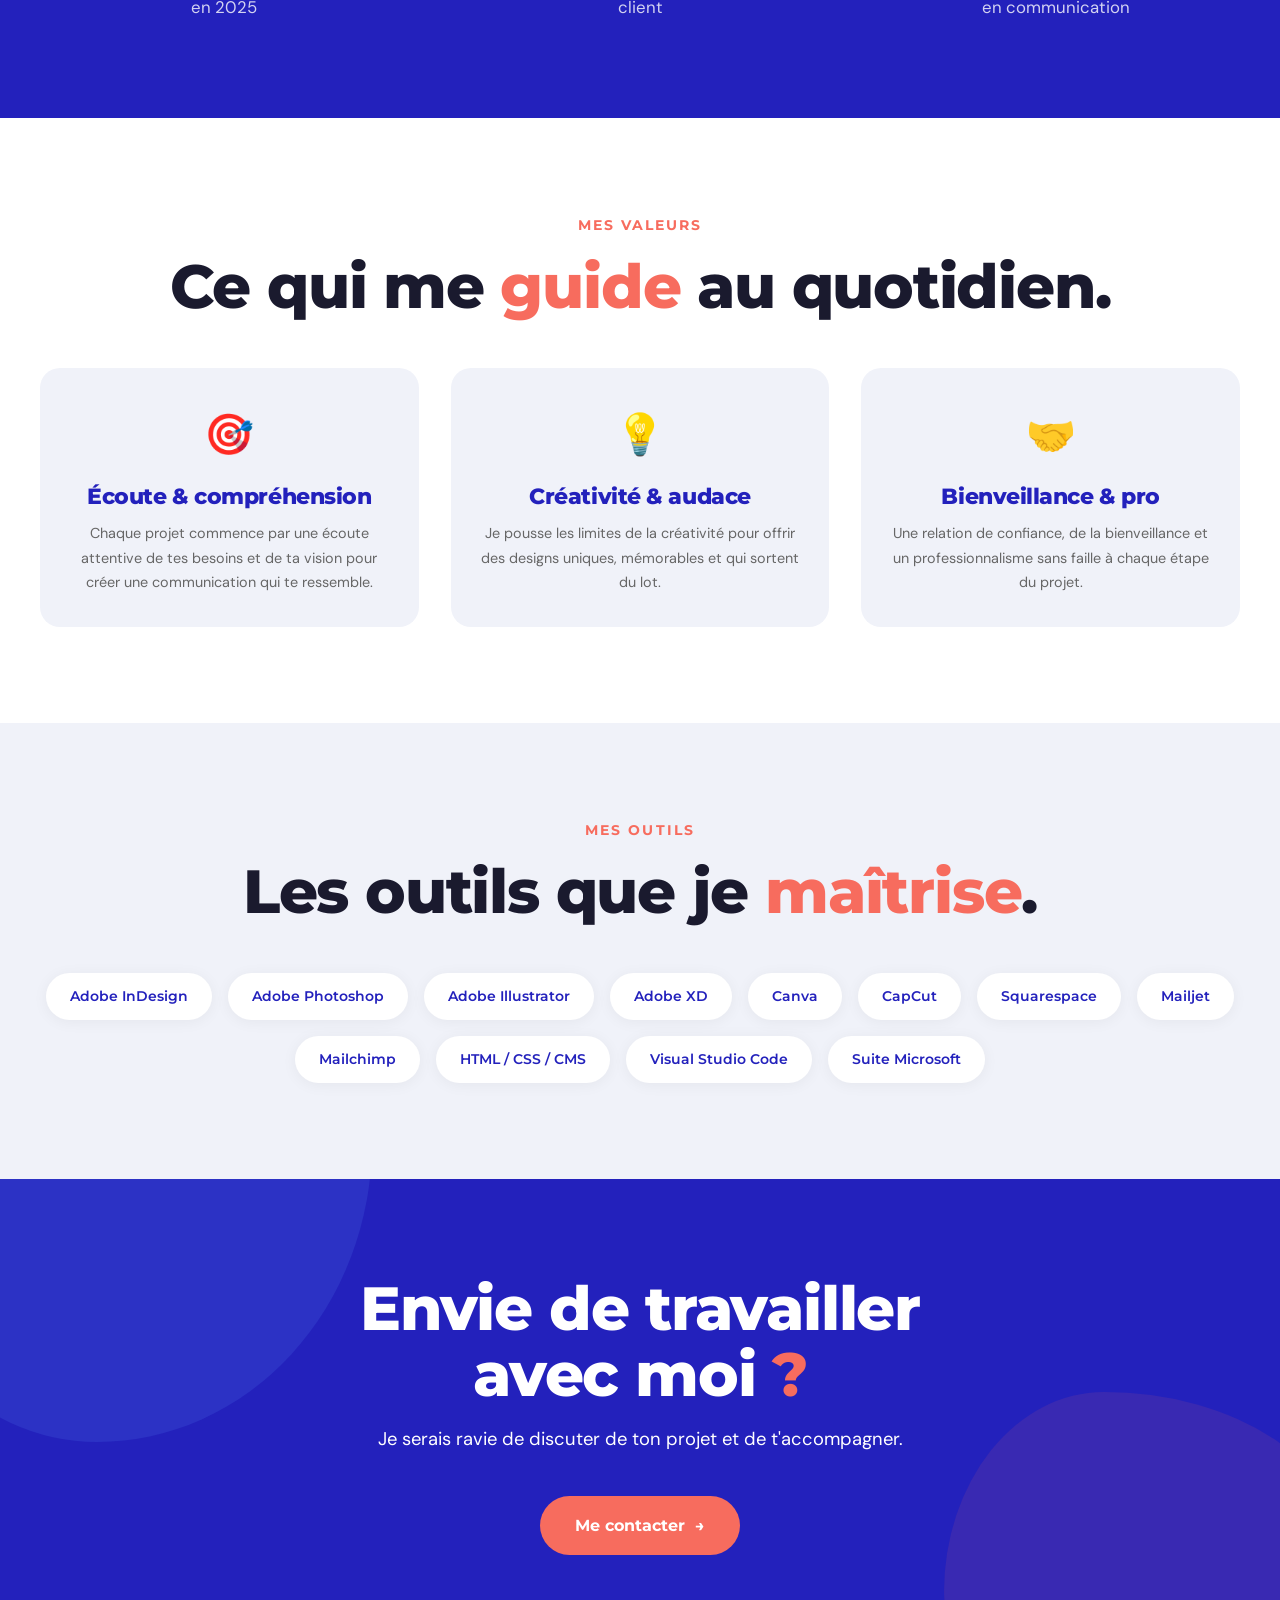
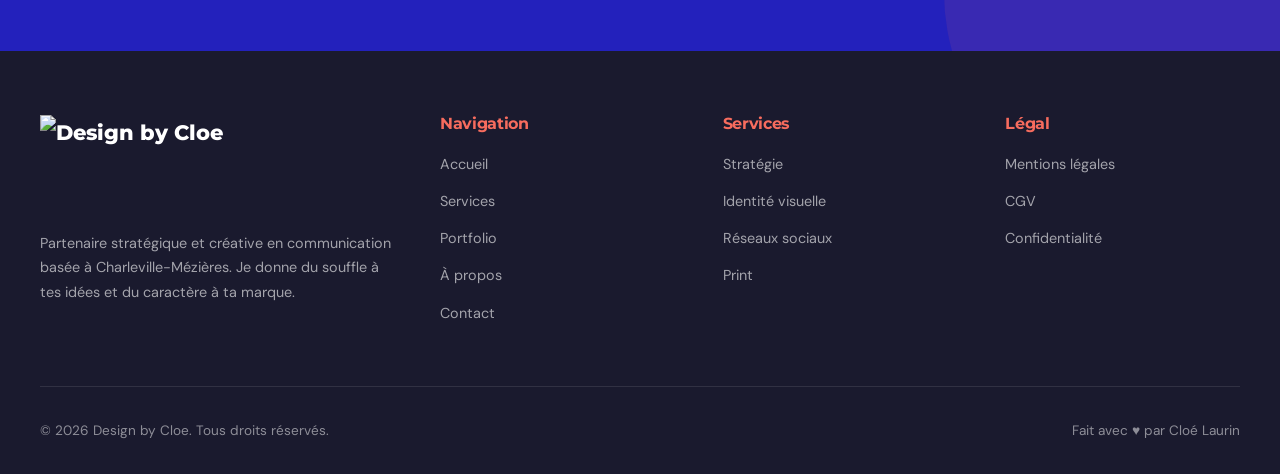
==== commit 4130463d: "Add files via upload" ====
--- a/a-propos.html
+++ b/a-propos.html
@@ -4,14 +4,14 @@
   <meta charset="UTF-8">
   <meta name="viewport" content="width=device-width, initial-scale=1.0">
   <title>À propos — Design by Cloe | Qui suis-je ?</title>
-  <meta name="description" content="Découvrez l'histoire de Cloé, fondatrice de Design by Cloe — graphiste freelance stratégique basée à Charleville-Mézières">
+  <meta name="description" content="Découvrez l'histoire de Cloe, fondatrice de Design by Cloe — graphiste freelance stratégique basée à Charleville-Mézières">
   <link rel="canonical" href="https://designbycloe.fr/a-propos">
   <link rel="stylesheet" href="style.css">
 </head>
 <body>
 
   <div class="loader">
-    <div class="loader-text"><img src="img/logo_horizontal.png" alt="Design by Cloé" style="height:150px;width:auto;"></div>
+    <div class="loader-text"><img src="logo horizontal.png" alt="Design by Cloe" style="height:150px;width:auto;"></div>
     <div class="loader-bar"><div class="loader-bar-fill"></div></div>
   </div>
   <div class="cursor-blob"></div>
@@ -19,7 +19,7 @@
   <nav class="nav">
     <div class="nav-inner">
              <a href="index.html" class="nav-logo">
-  <img src="img/logo_principal_2.png" alt="Design by Cloe" style="height:130px;width:auto;">
+  <img src="logo principal 2.png" alt="Design by Cloe" style="height:130px;width:auto;">
 </a>
        <div class="nav-links">
       
@@ -51,7 +51,7 @@
     <div class="section-inner">
       <div class="about-hero reveal">
         <div class="about-img">
-          <img src="img/Cloe_Laurin.jpg" alt="Cloé, fondatrice de Design by Cloé" width="600" height="500" loading="lazy">
+          <img src="Cloe Laurin.jpg" alt="Cloé, fondatrice de Design by Cloe" width="600" height="500" loading="lazy">
         </div>
         <div class="about-text">
           <span class="section-label">Qui suis-je ?</span>
@@ -149,7 +149,7 @@
       <div class="footer-top">
         <div>
            <div class="footer-brand">
-  <img src="img/logo_horizontal.png" alt="Design by Cloé" style="height:100px;width:auto;">
+  <img src="img/logo_horizontal.png" alt="Design by Cloe" style="height:100px;width:auto;">
 </div>
           <p class="footer-desc">Partenaire stratégique et créative en communication basée à Charleville-Mézières. Je donne du souffle à tes idées et du caractère à ta marque.</p>
         </div>
